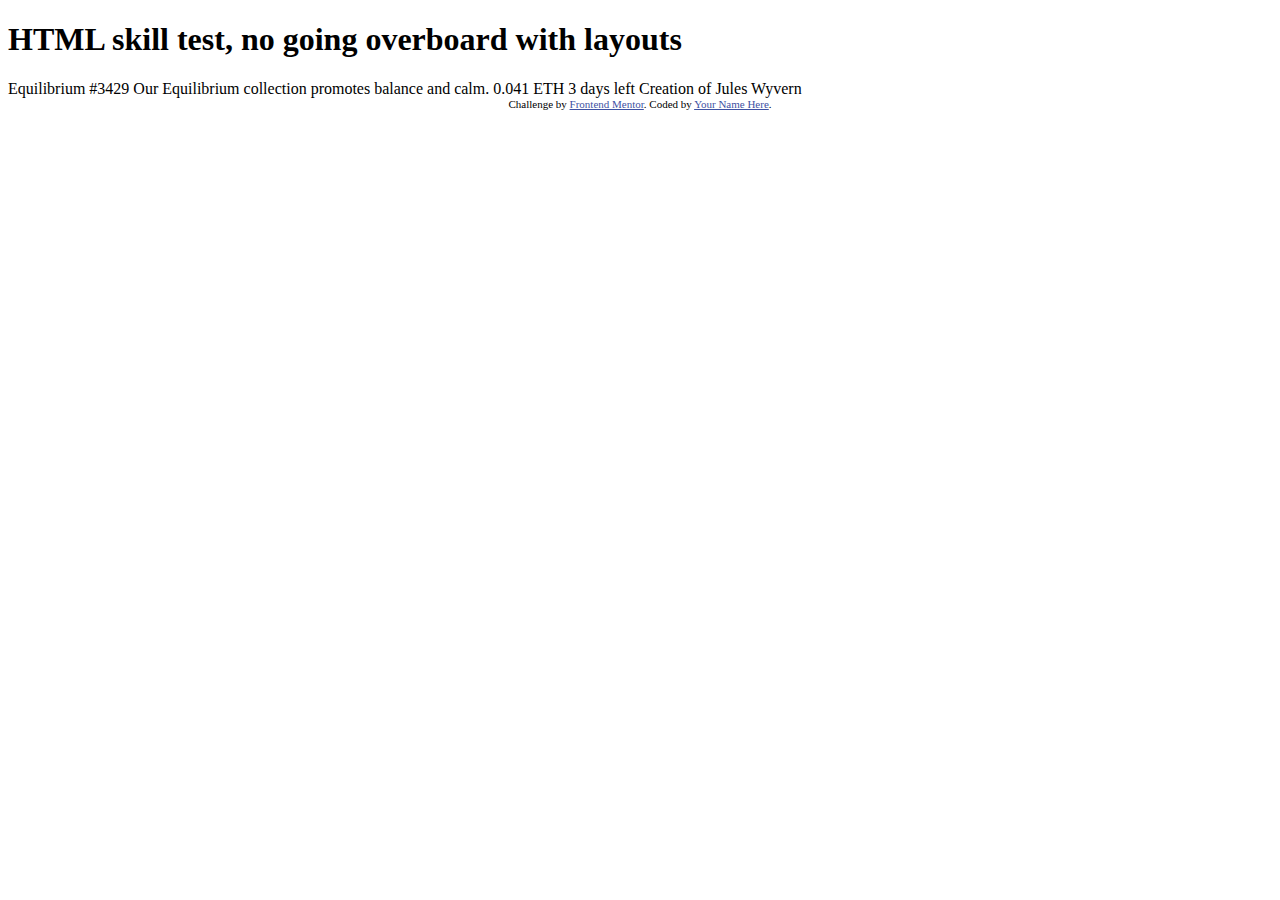
==== nft-preview-card-component-main/index.html @ 68246baf "insructions and initial commit" ====
<!DOCTYPE html>
<html lang="en">
<head>
  <meta charset="UTF-8">
  <meta name="viewport" content="width=device-width, initial-scale=1.0"> <!-- displays site properly based on user's device -->

  <link rel="icon" type="image/png" sizes="32x32" href="./images/favicon-32x32.png">
  
  <title>Frontend Mentor | NFT preview card component</title>

  <!-- Feel free to remove these styles or customise in your own stylesheet 👍 -->
  <style>
    .attribution { font-size: 11px; text-align: center; }
    .attribution a { color: hsl(228, 45%, 44%); }
  </style>
</head>
<body>

  <h1>HTML skill test, no going overboard with layouts</h1>

  Equilibrium #3429

  Our Equilibrium collection promotes balance and calm.

  0.041 ETH
  3 days left
  
  Creation of Jules Wyvern

  <div class="attribution">
    Challenge by <a href="https://www.frontendmentor.io?ref=challenge" target="_blank">Frontend Mentor</a>. 
    Coded by <a href="#">Your Name Here</a>.
  </div>
</body>
</html>
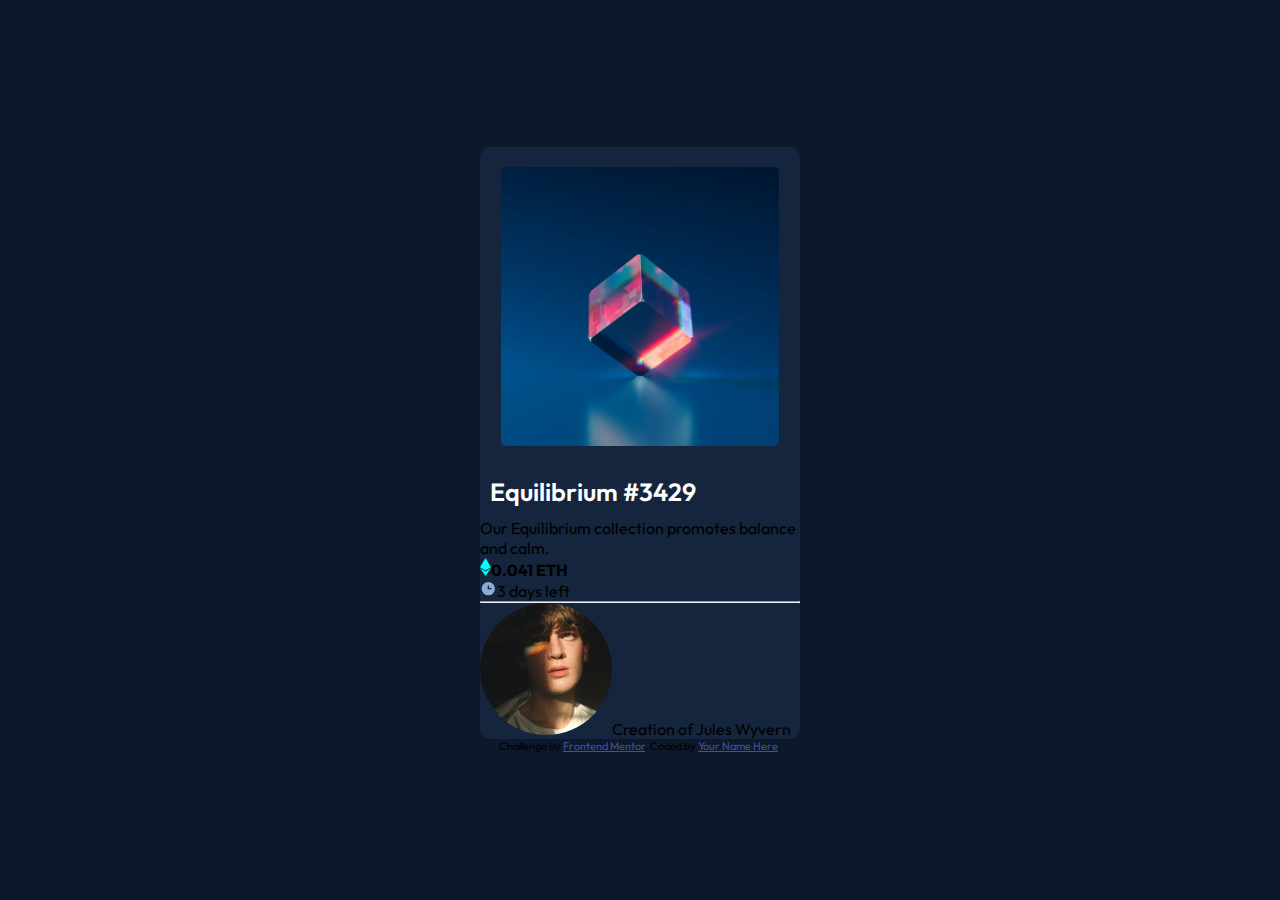
==== commit 3488b186: "work in progress" ====
--- a/nft-preview-card-component-main/index.html
+++ b/nft-preview-card-component-main/index.html
@@ -1,35 +1,61 @@
 <!DOCTYPE html>
 <html lang="en">
-<head>
-  <meta charset="UTF-8">
-  <meta name="viewport" content="width=device-width, initial-scale=1.0"> <!-- displays site properly based on user's device -->
+  <head>
+    <meta charset="UTF-8" />
+    <meta name="viewport" content="width=device-width, initial-scale=1.0" />
+    <!-- displays site properly based on user's device -->
 
-  <link rel="icon" type="image/png" sizes="32x32" href="./images/favicon-32x32.png">
-  
-  <title>Frontend Mentor | NFT preview card component</title>
+    <link
+      rel="icon"
+      type="image/png"
+      sizes="32x32"
+      href="./images/favicon-32x32.png"
+    />
 
-  <!-- Feel free to remove these styles or customise in your own stylesheet 👍 -->
-  <style>
-    .attribution { font-size: 11px; text-align: center; }
-    .attribution a { color: hsl(228, 45%, 44%); }
-  </style>
-</head>
-<body>
+    <title>Frontend Mentor | NFT preview card component</title>
+    <link rel="preconnect" href="https://fonts.googleapis.com">
+<link rel="preconnect" href="https://fonts.gstatic.com" crossorigin>
+<link href="https://fonts.googleapis.com/css2?family=Outfit:wght@300;400;600&display=swap" rel="stylesheet">
+    <link rel="stylesheet" href="./css/style.css">
 
-  <h1>HTML skill test, no going overboard with layouts</h1>
+    <!-- Feel free to remove these styles or customise in your own stylesheet 👍 -->
+    <style>
+      .attribution {
+        font-size: 11px;
+        text-align: center;
+      }
+      .attribution a {
+        color: hsl(228, 45%, 44%);
+      }
+    </style>
+  </head>
+  <body>
+    <main>
+      <div class="box">
+        <div class="img-box">
+          <img src="./images/image-equilibrium.jpg" alt="Equilibrium image" />
+          </div>
+        <h1>Equilibrium #3429</h1>
+        <p>Our Equilibrium collection promotes balance and calm.</p>
+        <div class="price">
+          <h4>
+            <img src="./images/icon-ethereum.svg" alt="ethereum icon" />0.041
+            ETH
+          </h4>
+          <p>
+            <img src="./images/icon-clock.svg" alt="clock icon" />3 days left
+          </p>
+        </div>
+        <hr>
+        <p><img src="./images/image-avatar.png" alt="Creator image" class="creator">Creation of Jules Wyvern</p>
+      </div>
+    </main>
 
-  Equilibrium #3429
-
-  Our Equilibrium collection promotes balance and calm.
-
-  0.041 ETH
-  3 days left
-  
-  Creation of Jules Wyvern
-
-  <div class="attribution">
-    Challenge by <a href="https://www.frontendmentor.io?ref=challenge" target="_blank">Frontend Mentor</a>. 
-    Coded by <a href="#">Your Name Here</a>.
-  </div>
-</body>
-</html>+    <div class="attribution">
+      Challenge by
+      <a href="https://www.frontendmentor.io?ref=challenge" target="_blank"
+        >Frontend Mentor</a
+      >. Coded by <a href="#">Your Name Here</a>.
+    </div>
+  </body>
+</html>
--- a/nft-preview-card-component-main/css/style.css
+++ b/nft-preview-card-component-main/css/style.css
@@ -0,0 +1,40 @@
+*{
+   margin: 0;
+   padding: 0;
+   box-sizing: border-box;
+   font-family: 'Outfit', sans-serif;
+}
+body{
+   display: flex;
+   justify-content: center;
+   align-items: center;
+   flex-direction: column;
+   min-height: 100vh;
+   background-color: hsl(217, 54%, 11%);
+}
+.box{
+   background: hsl(216, 50%, 16%);
+   width: 20rem;
+   height: auto ;
+   border-radius: 0.69rem;
+}
+.img-box{
+width: 87%;
+height: auto;
+margin: 0 auto;
+padding-top: 1.25rem;
+}
+/* image container first before image, practice on that */
+.img-box img{
+   width: 100%;
+   border-radius: 5px;
+   display: block;
+}
+h1{
+   margin-top: 1.25rem;
+   color: hsl(0, 0%, 100%);
+   font-weight: 600;
+   padding: 10px;
+   font-size: 25px;
+/* note to self; adjsut padding to be inline with image, margin top and bottom seperate */
+}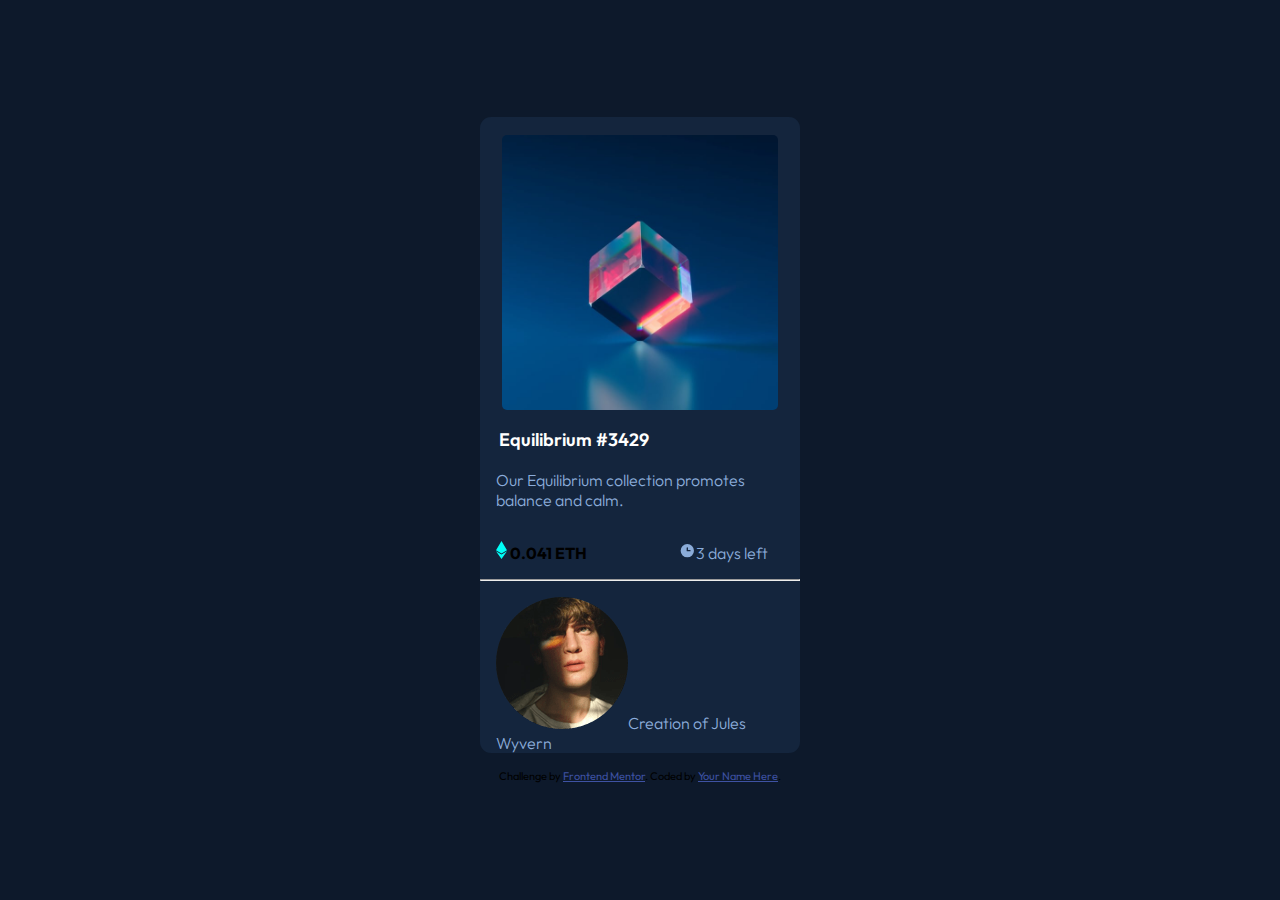
==== commit e022d394: "unfinished work (in progress)" ====
--- a/nft-preview-card-component-main/index.html
+++ b/nft-preview-card-component-main/index.html
@@ -13,10 +13,13 @@
     />
 
     <title>Frontend Mentor | NFT preview card component</title>
-    <link rel="preconnect" href="https://fonts.googleapis.com">
-<link rel="preconnect" href="https://fonts.gstatic.com" crossorigin>
-<link href="https://fonts.googleapis.com/css2?family=Outfit:wght@300;400;600&display=swap" rel="stylesheet">
-    <link rel="stylesheet" href="./css/style.css">
+    <link rel="preconnect" href="https://fonts.googleapis.com" />
+    <link rel="preconnect" href="https://fonts.gstatic.com" crossorigin />
+    <link
+      href="https://fonts.googleapis.com/css2?family=Outfit:wght@300;400;600&display=swap"
+      rel="stylesheet"
+    />
+    <link rel="stylesheet" href="./css/style.css" />
 
     <!-- Feel free to remove these styles or customise in your own stylesheet 👍 -->
     <style>
@@ -33,21 +36,29 @@
     <main>
       <div class="box">
         <div class="img-box">
-          <img src="./images/image-equilibrium.jpg" alt="Equilibrium image" />
-          </div>
-        <h1>Equilibrium #3429</h1>
+          <a href="#"
+            ><img src="./images/image-equilibrium.jpg" alt="Equilibrium image"
+          /></a>
+        </div>
+        <h1><a href="#">Equilibrium #3429</a></h1>
         <p>Our Equilibrium collection promotes balance and calm.</p>
         <div class="price">
           <h4>
-            <img src="./images/icon-ethereum.svg" alt="ethereum icon" />0.041
+            <img src="./images/icon-ethereum.svg" alt="ethereum icon" /> 0.041
             ETH
           </h4>
           <p>
             <img src="./images/icon-clock.svg" alt="clock icon" />3 days left
           </p>
         </div>
-        <hr>
-        <p><img src="./images/image-avatar.png" alt="Creator image" class="creator">Creation of Jules Wyvern</p>
+        <hr />
+        <p>
+          <img
+            src="./images/image-avatar.png"
+            alt="Creator image"
+            class="creator"
+          />Creation of Jules Wyvern
+        </p>
       </div>
     </main>
 
--- a/nft-preview-card-component-main/css/style.css
+++ b/nft-preview-card-component-main/css/style.css
@@ -1,40 +1,85 @@
-*{
-   margin: 0;
-   padding: 0;
-   box-sizing: border-box;
-   font-family: 'Outfit', sans-serif;
+* {
+  margin: 0;
+  padding: 0;
+  box-sizing: border-box;
+  font-family: "Outfit", sans-serif;
 }
-body{
-   display: flex;
-   justify-content: center;
-   align-items: center;
-   flex-direction: column;
-   min-height: 100vh;
-   background-color: hsl(217, 54%, 11%);
+body {
+  display: flex;
+  justify-content: center;
+  align-items: center;
+  flex-direction: column;
+  min-height: 100vh;
+  background-color: hsl(217, 54%, 11%);
 }
-.box{
-   background: hsl(216, 50%, 16%);
-   width: 20rem;
-   height: auto ;
-   border-radius: 0.69rem;
+.box {
+  background: hsl(216, 50%, 16%);
+  width: 20rem;
+  height: auto;
+  border-radius: 0.69rem;
 }
-.img-box{
-width: 87%;
-height: auto;
-margin: 0 auto;
-padding-top: 1.25rem;
+.img-box {
+  width: 86%;
+  height: auto;
+  margin: auto;
+  position: relative;
+  padding-top: 1.1rem;
 }
-/* image container first before image, practice on that */
-.img-box img{
-   width: 100%;
-   border-radius: 5px;
-   display: block;
+a img {
+  width: 100%;
+  border-radius: 5px;
 }
-h1{
-   margin-top: 1.25rem;
-   color: hsl(0, 0%, 100%);
-   font-weight: 600;
-   padding: 10px;
-   font-size: 25px;
-/* note to self; adjsut padding to be inline with image, margin top and bottom seperate */
-}+.img-box a::before {
+  content: "";
+  position: absolute;
+  width: 100%;
+  height: 93%;
+  background: hsl(178, 100%, 50%);
+  opacity: 0;
+  border-radius: 5px;
+}
+.img-box a::after {
+  content: "";
+  position: absolute;
+  width: 100%;
+  height: 92%;
+  left: 0;
+  border-radius: 5px;
+  background: url(../images/icon-view.svg);
+  background-position: center;
+  background-repeat: no-repeat;
+  opacity: 0;
+}
+.img-box a:hover::before,
+.img-box a:focus::before {
+  opacity: 0.5;
+}
+.img-box a:hover::after,
+.img-box a:focus::after {
+  opacity: 1;
+}
+h1 a {
+  margin-top: 1.25rem;
+  color: hsl(0, 0%, 100%);
+  font-weight: 600;
+  padding: 0 19px;
+  font-size: large;
+  text-decoration: none;
+}
+h1 a:focus, a:hover{
+   color: hsl(178, 100%, 50%);
+}
+p{
+   font-weight: 300;
+   color: hsl(215, 51%, 70%);
+   padding: 0 1rem;
+   margin: 1rem 0;
+}
+.price {
+  display: flex;
+  justify-content: space-between;
+  align-items: center;
+  padding: 0 1rem;
+}
+/* add an active link onclick, hover for the eye only! */
+/* plus make some things a link */
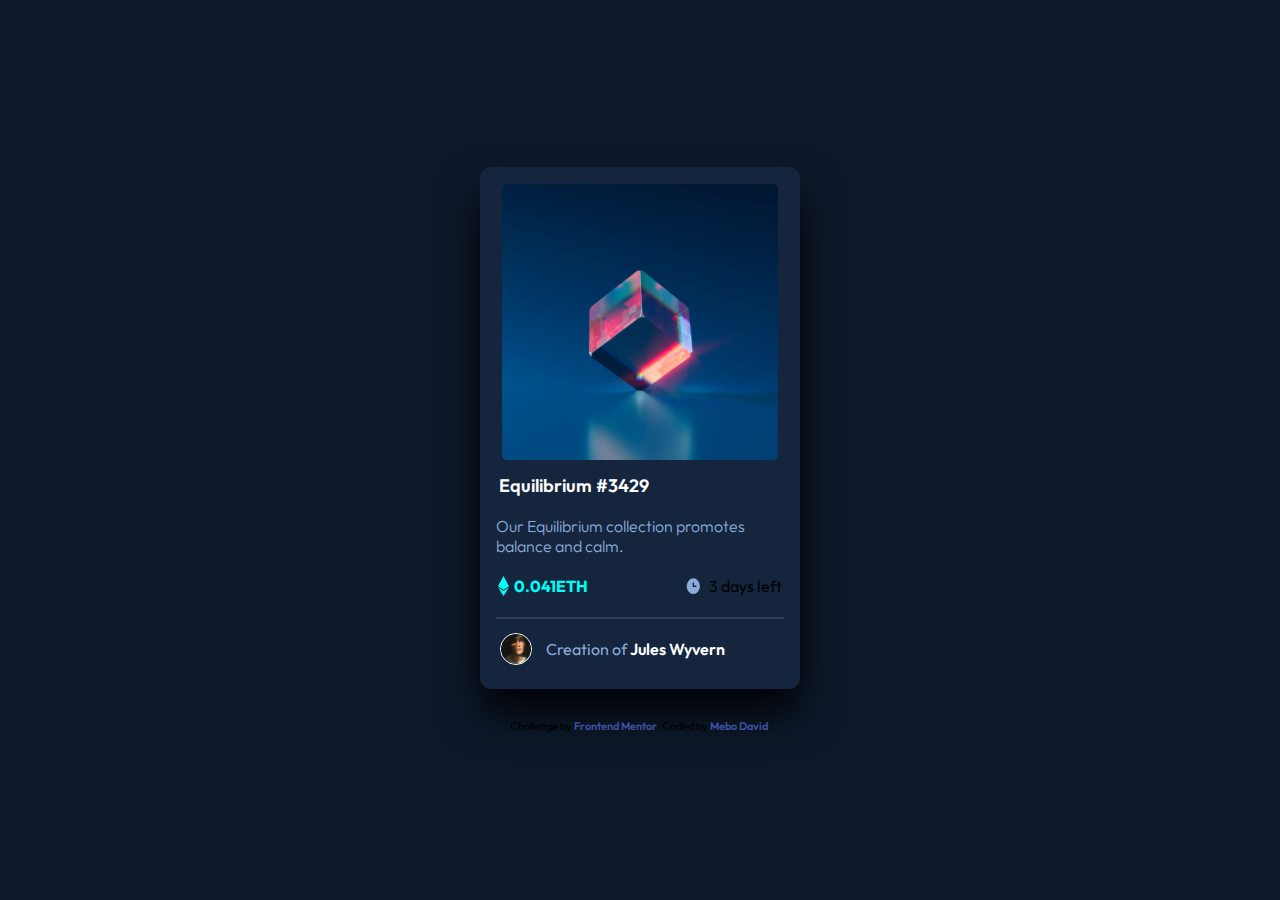
==== commit 88e78aca: "final commit" ====
--- a/nft-preview-card-component-main/index.html
+++ b/nft-preview-card-component-main/index.html
@@ -3,8 +3,6 @@
   <head>
     <meta charset="UTF-8" />
     <meta name="viewport" content="width=device-width, initial-scale=1.0" />
-    <!-- displays site properly based on user's device -->
-
     <link
       rel="icon"
       type="image/png"
@@ -21,16 +19,6 @@
     />
     <link rel="stylesheet" href="./css/style.css" />
 
-    <!-- Feel free to remove these styles or customise in your own stylesheet 👍 -->
-    <style>
-      .attribution {
-        font-size: 11px;
-        text-align: center;
-      }
-      .attribution a {
-        color: hsl(228, 45%, 44%);
-      }
-    </style>
   </head>
   <body>
     <main>
@@ -40,33 +28,37 @@
             ><img src="./images/image-equilibrium.jpg" alt="Equilibrium image"
           /></a>
         </div>
-        <h1><a href="#">Equilibrium #3429</a></h1>
-        <p>Our Equilibrium collection promotes balance and calm.</p>
+        <div class="textarea">
+          <h1><a href="#">Equilibrium #3429</a></h1>
+          <p>Our Equilibrium collection promotes balance and calm.</p>
+        </div>
         <div class="price">
-          <h4>
-            <img src="./images/icon-ethereum.svg" alt="ethereum icon" /> 0.041
-            ETH
-          </h4>
-          <p>
-            <img src="./images/icon-clock.svg" alt="clock icon" />3 days left
-          </p>
+          <div class="eth-price">
+            <img src="./images/icon-ethereum.svg" alt="ethereum icon" />
+            <h4>0.041ETH</h4>
+          </div>
+          <div class="timer">
+            <img src="./images/icon-clock.svg" alt="clock icon" />
+            <p>3 days left</p>
+          </div>
         </div>
         <hr />
-        <p>
+        <div class="profile">
           <img
             src="./images/image-avatar.png"
             alt="Creator image"
             class="creator"
-          />Creation of Jules Wyvern
-        </p>
+          />
+          <p>Creation of <a href="#">Jules Wyvern</a></p>
+        </div>
       </div>
     </main>
 
-    <div class="attribution">
+    <footer>
       Challenge by
       <a href="https://www.frontendmentor.io?ref=challenge" target="_blank"
         >Frontend Mentor</a
-      >. Coded by <a href="#">Your Name Here</a>.
-    </div>
+      >. Coded by <a href="https://github.com/meistens">Mebo David</a>.
+    </footer>
   </body>
 </html>
--- a/nft-preview-card-component-main/css/style.css
+++ b/nft-preview-card-component-main/css/style.css
@@ -17,6 +17,7 @@
   width: 20rem;
   height: auto;
   border-radius: 0.69rem;
+  box-shadow: 0 25px 40px rgba(0, 0, 0, 0.877);
 }
 .img-box {
   width: 86%;
@@ -28,12 +29,15 @@
 a img {
   width: 100%;
   border-radius: 5px;
+  display: block;
 }
 .img-box a::before {
   content: "";
   position: absolute;
+  top: 1;
+  left: 0;
   width: 100%;
-  height: 93%;
+  height: 94%;
   background: hsl(178, 100%, 50%);
   opacity: 0;
   border-radius: 5px;
@@ -42,7 +46,8 @@
   content: "";
   position: absolute;
   width: 100%;
-  height: 92%;
+  height: 100%;
+  top: 0;
   left: 0;
   border-radius: 5px;
   background: url(../images/icon-view.svg);
@@ -69,7 +74,7 @@
 h1 a:focus, a:hover{
    color: hsl(178, 100%, 50%);
 }
-p{
+.textarea p{
    font-weight: 300;
    color: hsl(215, 51%, 70%);
    padding: 0 1rem;
@@ -79,7 +84,53 @@
   display: flex;
   justify-content: space-between;
   align-items: center;
-  padding: 0 1rem;
+  padding: 0 1.1rem;
+  margin: 1.3rem 0;
 }
-/* add an active link onclick, hover for the eye only! */
-/* plus make some things a link */
+.eth-price{
+  display: flex;
+  width: 5.652rem;
+  justify-content: space-between;
+  color: hsl(178, 100%, 50%);
+}
+.timer{
+  display: flex;
+  justify-content: space-between;
+  width: 6.1rem;
+}
+hr{
+  border: 1px solid hsl(215, 32%, 27%);
+  margin: 0.5rem 0;
+  width: 90%;
+  margin: 0 auto;
+}
+.profile{
+  display: flex;
+  justify-content: space-between;
+  align-items: center;
+  height: 70px;
+  padding: 0 75px 10px 20px;
+}
+.profile img{
+  height: 2rem;
+  border-radius: 100%;
+  border: 1px solid white;
+}
+p a{
+  text-decoration: none;
+  color: hsl(0, 0%, 100%);
+  font-weight: 600;
+}
+.profile p{
+  color: hsl(215, 51%, 70%);
+}
+footer {
+  font-size: 11px;
+  text-align: center;
+  margin-top: 30px;
+}
+footer a {
+  color: hsl(228, 45%, 44%);
+  text-decoration: none;
+  font-weight: 600;
+}
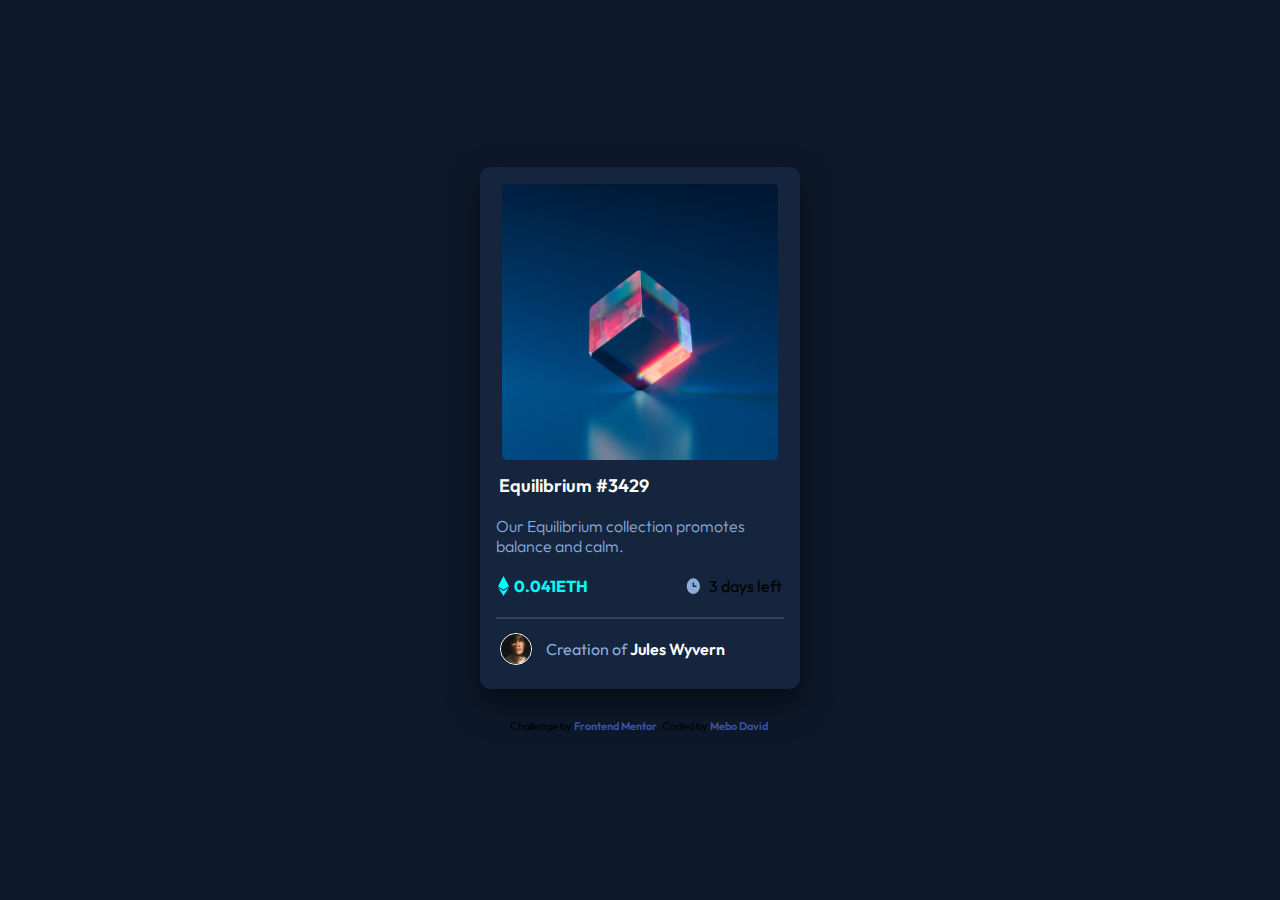
==== commit e4afddbd: "edit on styling" ====
--- a/nft-preview-card-component-main/index.html
+++ b/nft-preview-card-component-main/index.html
@@ -22,10 +22,10 @@
   </head>
   <body>
     <main>
-      <div class="box">
+      <section class="box">
         <div class="img-box">
           <a href="#"
-            ><img src="./images/image-equilibrium.jpg" alt="Equilibrium image"
+            ><img src="./images/image-equilibrium.jpg" alt="NFT image"
           /></a>
         </div>
         <div class="textarea">
@@ -35,7 +35,7 @@
         <div class="price">
           <div class="eth-price">
             <img src="./images/icon-ethereum.svg" alt="ethereum icon" />
-            <h4>0.041ETH</h4>
+            <strong>0.041ETH</strong>
           </div>
           <div class="timer">
             <img src="./images/icon-clock.svg" alt="clock icon" />
@@ -51,14 +51,14 @@
           />
           <p>Creation of <a href="#">Jules Wyvern</a></p>
         </div>
-      </div>
+      </section>
     </main>
 
     <footer>
       Challenge by
       <a href="https://www.frontendmentor.io?ref=challenge" target="_blank"
         >Frontend Mentor</a
-      >. Coded by <a href="https://github.com/meistens">Mebo David</a>.
+      >. Coded by <a href="wwww.github.com/meistens">Mebo David</a>.
     </footer>
   </body>
 </html>
--- a/nft-preview-card-component-main/css/style.css
+++ b/nft-preview-card-component-main/css/style.css
@@ -17,7 +17,7 @@
   width: 20rem;
   height: auto;
   border-radius: 0.69rem;
-  box-shadow: 0 25px 40px rgba(0, 0, 0, 0.877);
+  box-shadow: 0 15px 30px rgba(2, 4, 7, 0.589);
 }
 .img-box {
   width: 86%;
